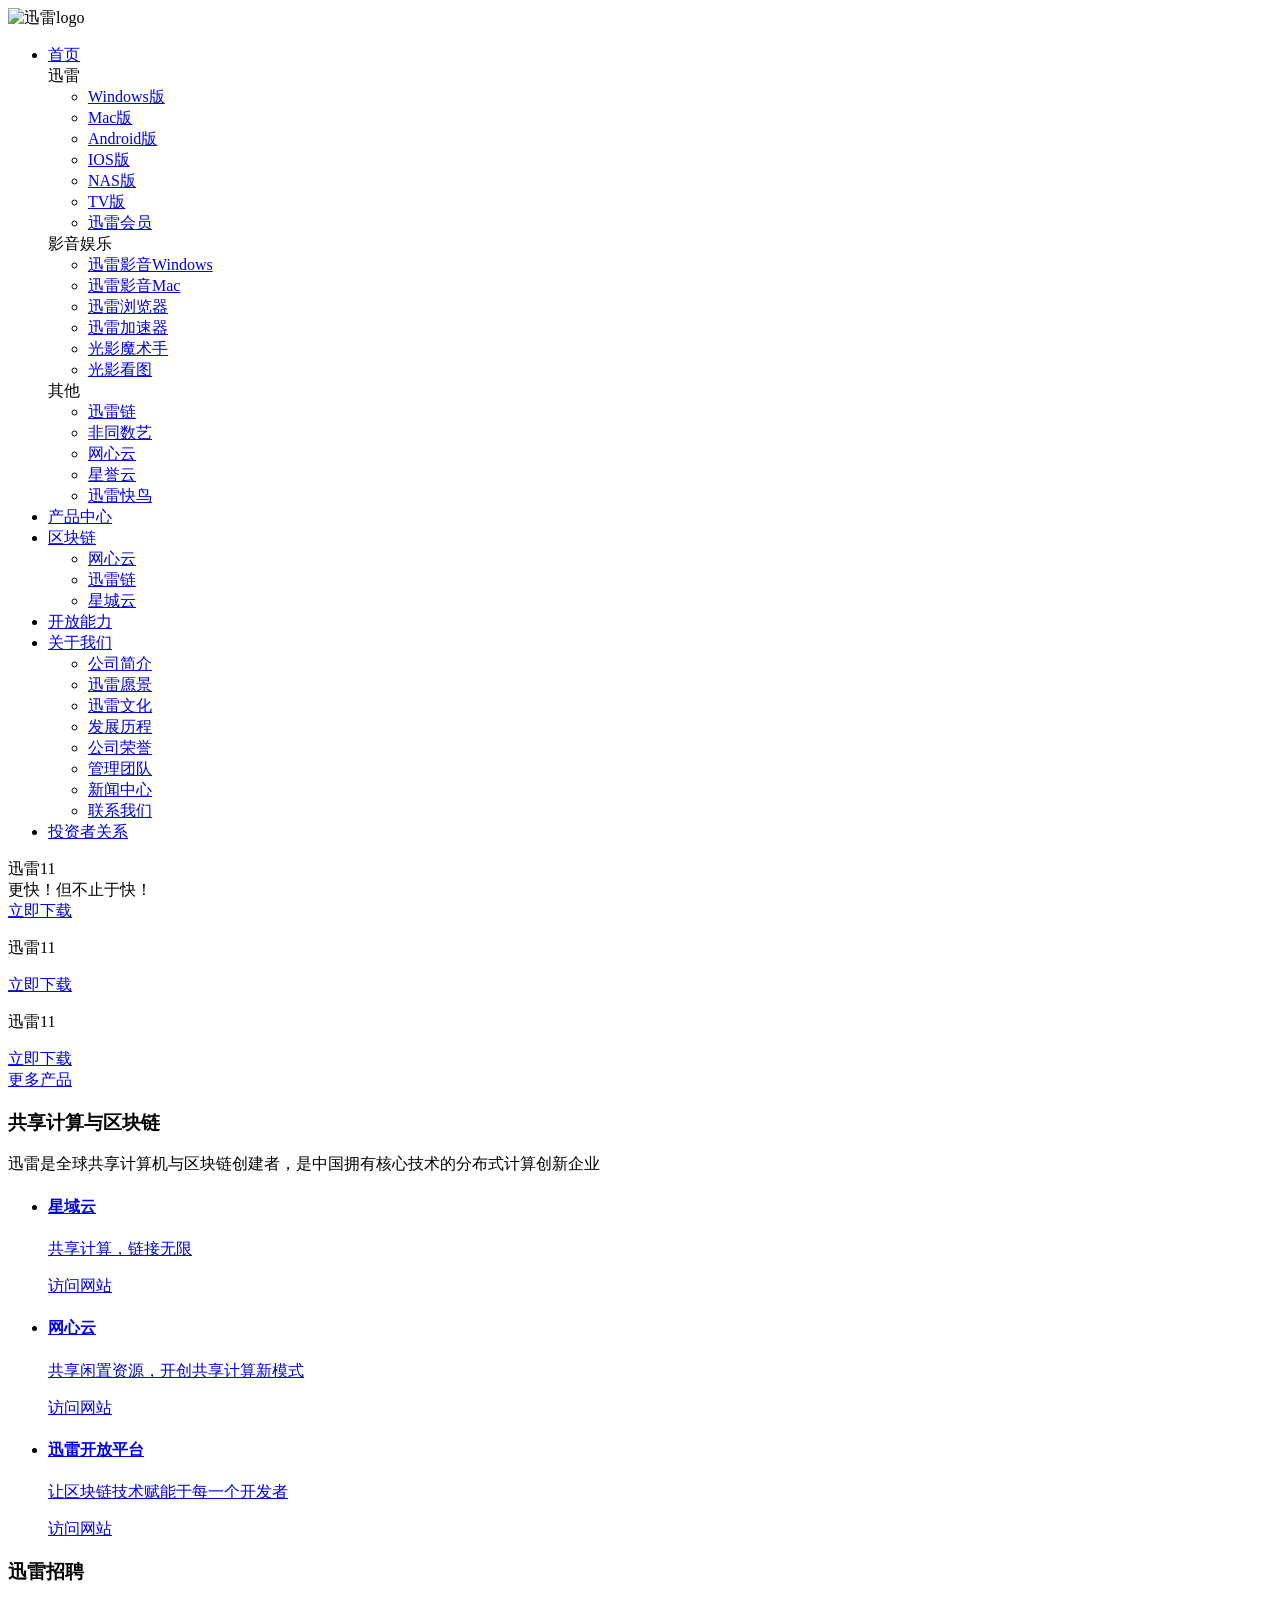
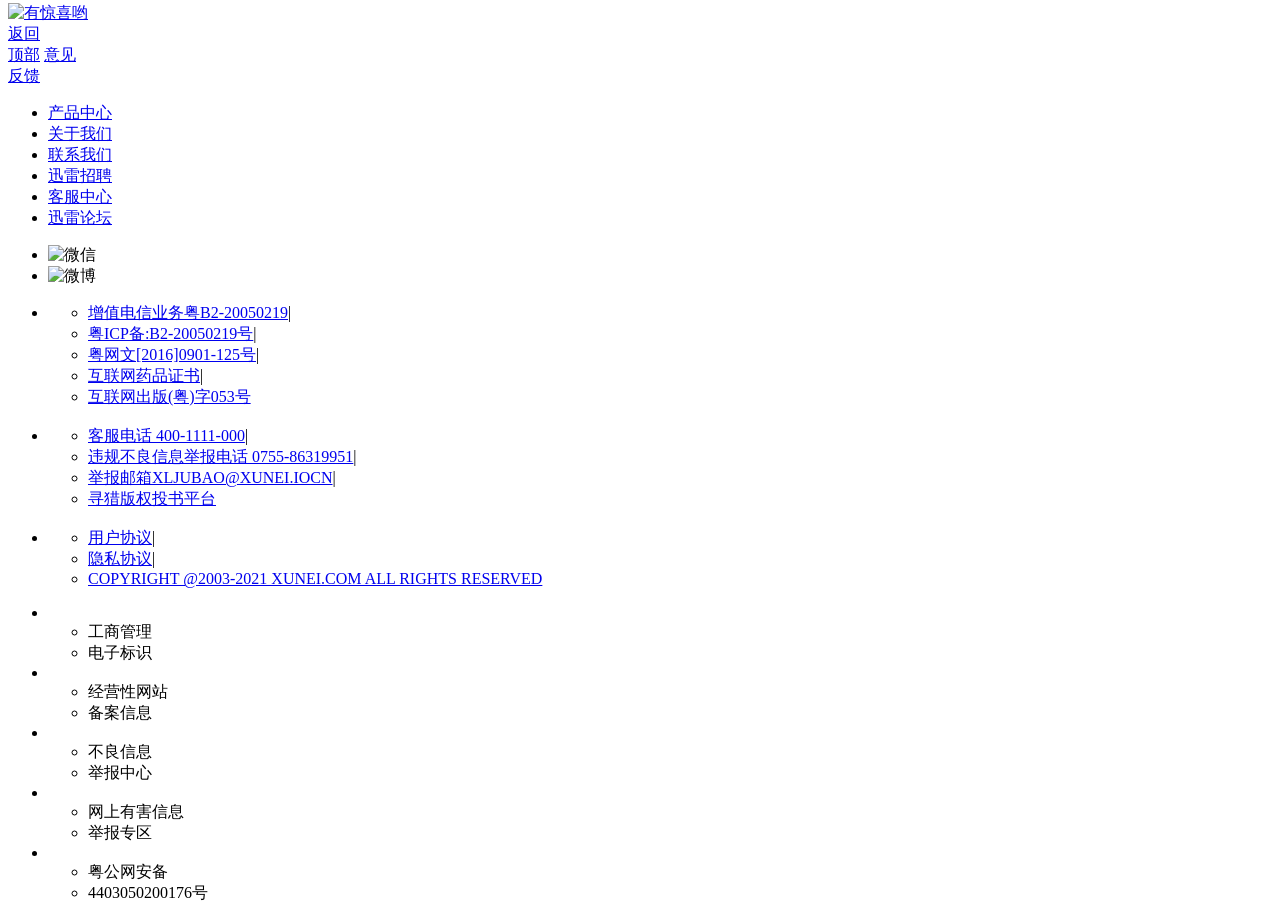
==== index.html @ 7189d45f "Add files via upload" ====
<!DOCTYPE html>
<html lang="en">
<head>
    <meta charset="UTF-8">
    <meta name="viewport" content="width=device-width, initial-scale=1.0,maximum-scale=1,user-scalable=no">
    <title>迅雷</title>
    <link rel="stylesheet" href="./images/favicon.ico">
    <link rel="stylesheet" href="./CSS/reset.css">
    <link rel="stylesheet" href="./CSS/iconfont/iconfont.css">
    <link rel="stylesheet" href="./CSS/xunlei.css">
</head>
<body>
    <!-- 导航开始 start -->
     <div class="nav">
        <div class="wrap">
            <div class="logo">
                <a href="#"></a>
                <img src="./images/xl-logo2x.png" alt="迅雷logo">
            </div>
            <ul class="nav-bar">
                <li class="nav-active"><a href="#">首页</a>
                    <div class="nav-list-homepage">
                        <div class="nav-list-homepage-down">
                            <div class="nav-list-title">迅雷</div>
                            <ul class="xunlei-page">
                                <li class="sub-menu-item"><a href="https://pc.xunlei.com/">Windows版</a></li>
                                <li class="sub-menu-item"><a href="https://mac.xunlei.com/">Mac版</a></li>
                                <li class="sub-menu-item"><a href="https://mobile.xunlei.com/">Android版</a></li>
                                <li class="sub-menu-item"><a href="https://mobile.xunlei.com/">IOS版</a></li>
                                <li class="sub-menu-item"><a href="https://nas.xunlei.com/">NAS版</a></li>
                                <li class="sub-menu-item"><a href="https://tv.xunlei.com/">TV版</a></li>
                                <li class="sub-menu-item"><a href="https://vip.xunlei.com/index-new.html">迅雷会员</a></li>
                            </ul>
                        </div>
                        <div class="nav-list-homepage-down">
                            <div class="nav-list-title">影音娱乐</div>
                            <ul class="xunlei-page">
                                <li class="sub-menu-item" id="windows"><a href="https://video.xunlei.com/pc.html">迅雷影音Windows</a></li>
                                <li class="sub-menu-item"><a href="https://video.xunlei.com/mac.html">迅雷影音Mac</a></li>
                                <li class="sub-menu-item"><a href="https://x.xunlei.com/?from=0x30800009">迅雷浏览器</a></li>
                                <li class="sub-menu-item"><a href="https://jsq.xunlei.com/">迅雷加速器</a></li>
                                <li class="sub-menu-item"><a href="https://www.gymss.cn/?from=xl">光影魔术手</a></li>
                                <li class="sub-menu-item"><a href="https://www.gymss.cn/kantu/?from=xl">光影看图</a></li>
                            </ul>
                        </div>
                        <div class="nav-list-homepage-down">
                            <div class="nav-list-title">其他</div>
                            <ul class="xunlei-page">
                                <li class="sub-menu-item"><a href="https://blockchain.xunlei.com/">迅雷链</a></li>
                                <li class="sub-menu-item"><a href="https://feitong.xunlei.com/">非同数艺</a></li>
                                <li class="sub-menu-item"><a href="https://www.onethingcloud.com/?hmsr=Xunlei%20%E5%AE%98%E7%BD%91&hmpl=%E8%BF%85%E9%9B%B7%E5%AE%98%E7%BD%91%E5%BC%95%E6%B5%81&hmcu=&hmkw=&hmci=">网心云</a></li>
                                <li class="sub-menu-item"><a href="https://www.xycloud.com/">星誉云</a></li>
                                <li class="sub-menu-item"><a href="https://k.xunlei.com/">迅雷快鸟</a></li>
                            </ul>
                        </div>
                    </div>
                </li>
                <li><a href="#">产品中心</a></li>
                <li><a href="#">区块链</a>
                    <div class="nav-list">
                        <ul>
                            <li><a href="#">网心云</a></li>
                            <li><a href="#">迅雷链</a></li>
                            <li><a href="#">星城云</a></li>
                        </ul>
                    </div>
                </li>
                <li><a href="https://youxi.xunlei.com/gamehome?referfrom=xl_guanwang">开放能力</a></li>
                <li><a href="#">关于我们</a>
                    <div class="nav-list" id="aboutus">
                        <ul>
                            <li><a href="https://www.xunlei.com/about/?st=introduce">公司简介</a></li>
                            <li><a href="https://www.xunlei.com/about/?st=vision">迅雷愿景</a></li>
                            <li><a href="https://www.xunlei.com/about/?st=culture">迅雷文化</a></li>
                            <li><a href="https://www.xunlei.com/about/?st=development">发展历程</a></li>
                            <li><a href="https://www.xunlei.com/about/?st=achievement">公司荣誉</a></li>
                            <li><a href="https://www.xunlei.com/about/?st=management">管理团队</a></li>
                            <li><a href="https://www.xunlei.com/news/">新闻中心</a></li>
                            <li><a href="https://www.xunlei.com/about/?st=contact">联系我们</a></li>
                        </ul>
                    </div>
                </li>
                <li><a href="https://hr.xunlei.com/">投资者关系</a></li>
            </ul>
        </div>
     </div>
    <!-- 导航开始 end -->

    <!-- banner start -->
    <div class="banner">
        <div class="earth">
            <div class="banner-logo"></div>
            <div class="banner-name">迅雷11</div>
            <div class="banner-desc">更快！但不止于快！</div>
            <a href="#" class="btn">立即下载</a>
        </div>
        <div class="line-box">
            <div class="line1"></div>
            <div class="line2"></div>
        </div>
        <div class="net-box">
            <div class="net1"></div>
            <div class="net2"></div>
        </div>
    </div>
    <!-- banner end -->
    
    <!-- 主体开始 start -->
     <div class="content">
        <!-- 产品开始 start -->
         <div class="product">
            <div class="wrap">
                <div class="product-top">
                    <div>
                        <p class="product-name"></p>
                        <p class="peoduct-desc">迅雷11</p>
                        <a href="#" class="btn">立即下载</a>
                    </div>
                    <div>
                        <p class="product-name"></p>
                        <p class="peoduct-desc">迅雷11</p>
                        <a href="#" class="btn">立即下载</a>
                    </div>
                </div>
                <a href="#" class="btn product-btn">更多产品</a>
            </div>
         </div>
        <!-- 产品结束 end -->
        <!-- 中间块开始 start -->
         <div class="home">
            <h3 class="home-title">共享计算与区块链</h3>
            <p class="home-info">迅雷是全球共享计算机与区块链创建者，是中国拥有核心技术的分布式计算创新企业</p>
            <div class="home-box">
                <div class="wrap">
                    <ul>
                        <li>
                            <a href="#">
                                <!-- 行内元素 a 包含块级元素会遇到问题 与要把 a 转换为块级元素 -->
                                <div>
                                    <h4>星域云</h4>
                                    <p>共享计算，链接无限</p>
                                    <div class="home-img">

                                    </div>
                                    <!-- 行内元素包含块级元素会遇到意想不到的问题 -->
                                    <span href="#" class="btn home-btn">访问网站</span>
                                </div>
                            </a>
                        </li>
                        <li>
                            <a href="#">
                                <div>
                                    <h4>网心云</h4>
                                    <p>共享闲置资源，开创共享计算新模式</p>
                                    <div class="home-img second">

                                    </div>
                                    <!-- 行内元素包含块级元素会遇到意想不到的问题 -->
                                    <span href="#" class="btn home-btn">访问网站</span>
                                </div>
                            </a>
                        </li>
                        <li>
                            <a href="#">
                                <div>
                                    <h4>迅雷开放平台</h4>
                                    <p>让区块链技术赋能于每一个开发者</p>
                                    <div class="home-img three">

                                    </div>
                                    <!-- 行内元素包含块级元素会遇到意想不到的问题 -->
                                    <span href="#" class="btn home-btn">访问网站</span>
                                </div>
                            </a>
                        </li>
                    </ul>
                </div>
            </div>
         </div>
        <!-- 中间块结束 end -->
         
        <!-- 招聘开始 start -->
         <div class="job">
            <div class="wrap">
                <h3 class="job-title">迅雷招聘</h3>
                <div class="job-img">
                    <a href="#">
                        <img src="images/job01.jpg" alt="有惊喜哟">
                    </a>
                </div>
            </div>
         </div>
        <!-- 招聘结束 end -->
     </div>
        
    <!-- 主体结束 end -->
    <!-- 返回页面顶部开始 start -->
     <div class="back-top">
        <a href="#" >返回<br>顶部</a>
        <a href="#" >意见<br>反馈</a>
     </div>
    <!-- 返回页面顶部结束 end -->
    <!-- 页脚开始 start -->
        <div class="foot">
            <div class="foot-start">
                <div class="wrap">
                    <ul>
                        <li><a href="#">产品中心</a></li>
                        <li><a href="#">关于我们</a></li>
                        <li><a href="#">联系我们</a></li>
                        <li><a href="#">迅雷招聘</a></li>
                        <li><a href="#">客服中心</a></li>
                        <li><a href="#">迅雷论坛</a></li>
                    </ul>
                    <ul>
                        <div>
                            <li><img id="img-wx" src="./images/wx.png" alt="微信">
                            <!-- <div class="foot-img">
                                <img src="./images/6059b72a207c4.png" alt="迅雷联系">
                            </div> -->
                            </li>
                            <li><img src="./images/wb.png" alt="微博"></li>
                        </div>
                    </ul>
                </div>
            </div>
            <div class="foot-mid">
                <div class="wrap">
                    <ul>
                        <li>
                            <div class="foot1">
                            <ul>
                                <li><a href="#">增值电信业务粤B2-20050219</a><span>|</span></li>
                                <li><a href="#">粤ICP备:B2-20050219号</a><span>|</span></li>
                                <li><a href="#">粤网文[2016]0901-125号</a><span>|</span></li>
                                <li><a href="#">互联网药品证书</a><span>|</span></li>
                                <li><a href="#">互联网出版(粤)字053号</a></li>
                            </ul>
                            </div>
                        </li>
                        <br>
                        <li>
                            <div class="foot2">
                            <ul>
                                <li><a href="#">客服电话 400-1111-000</a><span>|</span></li>
                                <li><a href="#">违规不良信息举报电话 0755-86319951</a><span>|</span></li>
                                <li><a href="#">举报邮箱XLJUBAO@XUNEI.IOCN</a><span>|</span></li>
                                <li><a href="#">寻猎版权投书平台</a></li>
                            </ul>
                            </div>
                        </li>
                        <br>
                        <li>
                            <div class="foot3">
                            <ul>
                                <li><a href="#">用户协议</a><span>|</span></li>
                                <li><a href="#">隐私协议</a><span>|</span></li>
                                <li><a href="#">COPYRIGHT @2003-2021 XUNEI.COM ALL RIGHTS RESERVED</a></li>
                            </ul>
                            </div>
                        </li>
                    </ul>
                </div>
            </div>
            <div class="foot-last">
                <div class="wrap">
                    <ul>
                        <li>
                            <div class="foot-icon" id="foot-icon1">
                                <div>
                                    <img src="./images/safe_2.png" alt="">
                                </div>
                                <div>
                                    <ul>
                                        <li>工商管理</li>
                                        <li>电子标识</li>
                                    </ul>
                                </div>
                            </div>
                        </li>
                        <li>
                            <div class="foot-icon">
                                <div>
                                    <img src="./images/safe_6.png" alt="">
                                </div>
                                <div>
                                    <ul>
                                        <li>经营性网站</li>
                                        <li>备案信息</li>
                                    </ul>
                                </div>
                            </div>
                        </li>
                        <li>
                            <div class="foot-icon">
                                <div>
                                    <img src="./images/safe_3.png" alt="">
                                </div>
                                <div>
                                    <ul>
                                        <li>不良信息</li>
                                        <li>举报中心</li>
                                    </ul>
                                </div>
                            </div>
                        </li>
                        <li>
                            <div class="foot-icon">
                                <div>
                                    <img src="./images/safe_4.png" alt="">
                                </div>
                                <div>
                                    <ul>
                                        <li>网上有害信息</li>
                                        <li>举报专区</li>
                                    </ul>
                                </div>
                            </div>
                        </li>
                        <li>
                            <div class="foot-icon" id="foot-icon3">
                                <div>
                                    <img src="./images/safe_5.png" alt="">
                                </div>
                                <div>
                                    <ul>
                                        <li>粤公网安备</li>
                                        <li>4403050200176号</li>
                                    </ul>
                                </div>
                            </div>
                        </li>
                    </ul>
                </div>
            </div>
        </div>
    <!-- 页脚结束 end -->
</body>
</html>
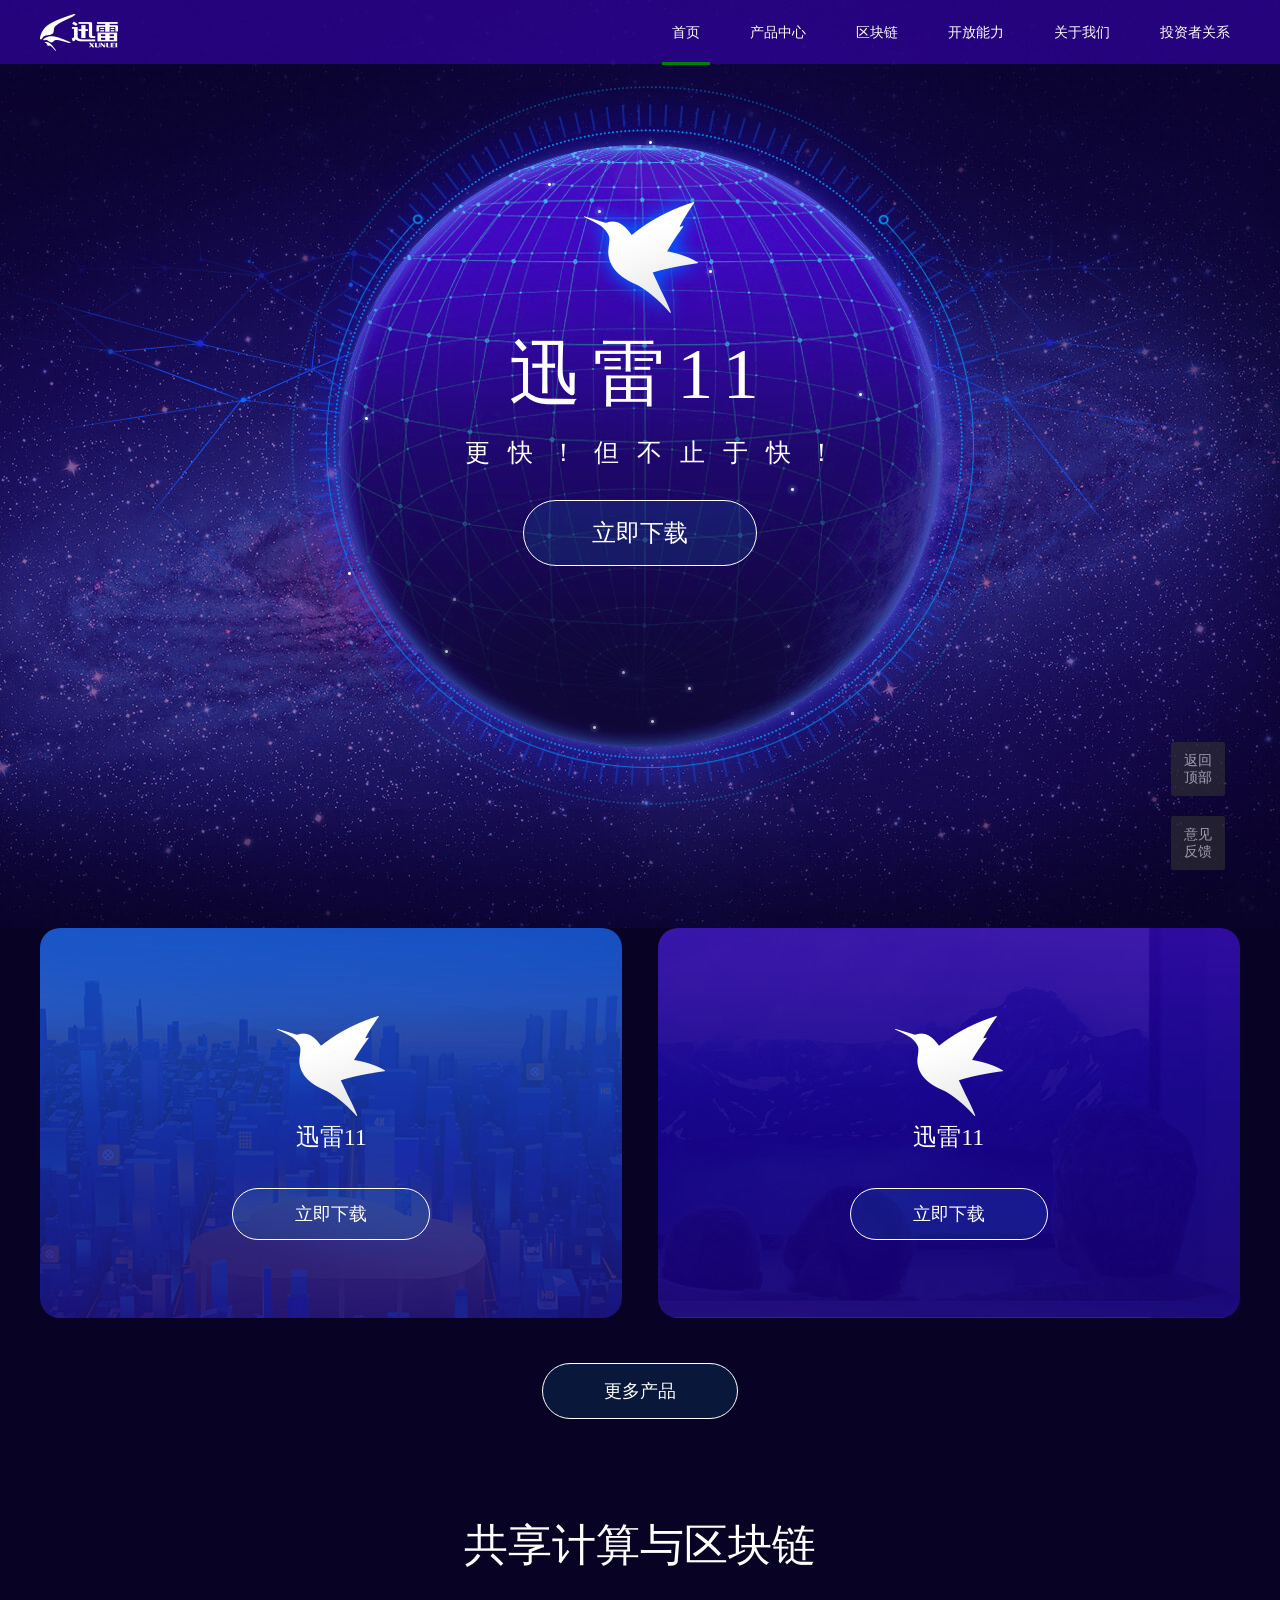
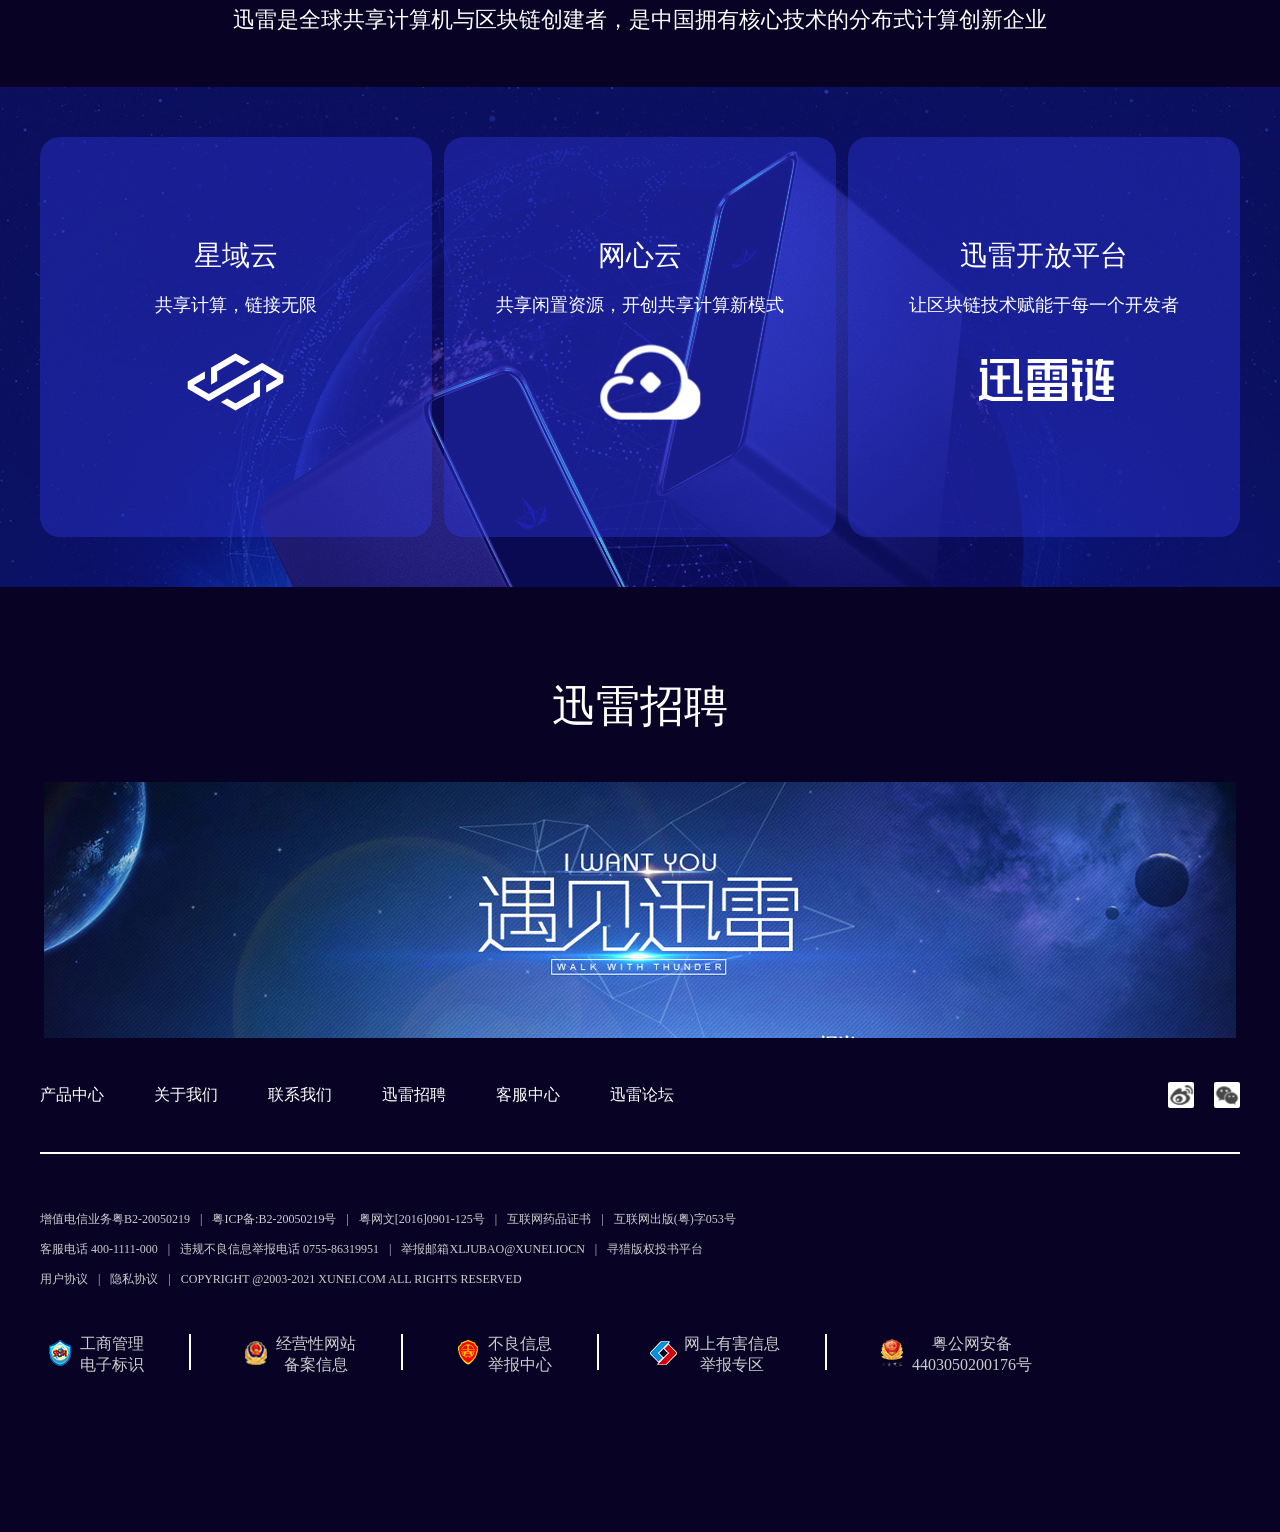
==== commit cc7cbb6b: "我在xunlei分支修改了index.html的内容" ====
--- a/index.html
+++ b/index.html
@@ -4,10 +4,10 @@
     <meta charset="UTF-8">
     <meta name="viewport" content="width=device-width, initial-scale=1.0,maximum-scale=1,user-scalable=no">
     <title>迅雷</title>
-    <link rel="stylesheet" href="./images/favicon.ico">
-    <link rel="stylesheet" href="./CSS/reset.css">
-    <link rel="stylesheet" href="./CSS/iconfont/iconfont.css">
-    <link rel="stylesheet" href="./CSS/xunlei.css">
+    <link rel="stylesheet" href="./xunlei/images/favicon.ico">
+    <link rel="stylesheet" href="./xunlei/CSS/reset.css">
+    <link rel="stylesheet" href="./xunlei/CSS/iconfont/iconfont.css">
+    <link rel="stylesheet" href="./xunlei/CSS/xunlei.css">
 </head>
 <body>
     <!-- 导航开始 start -->
@@ -15,7 +15,7 @@
         <div class="wrap">
             <div class="logo">
                 <a href="#"></a>
-                <img src="./images/xl-logo2x.png" alt="迅雷logo">
+                <img src="./xunlei/images/xl-logo2x.png" alt="迅雷logo">
             </div>
             <ul class="nav-bar">
                 <li class="nav-active"><a href="#">首页</a>
@@ -185,7 +185,7 @@
                 <h3 class="job-title">迅雷招聘</h3>
                 <div class="job-img">
                     <a href="#">
-                        <img src="images/job01.jpg" alt="有惊喜哟">
+                        <img src="xunlei/images/job01.jpg" alt="有惊喜哟">
                     </a>
                 </div>
             </div>
@@ -214,12 +214,12 @@
                     </ul>
                     <ul>
                         <div>
-                            <li><img id="img-wx" src="./images/wx.png" alt="微信">
+                            <li><img id="img-wx" src="./xunlei/images/wx.png" alt="微信">
                             <!-- <div class="foot-img">
-                                <img src="./images/6059b72a207c4.png" alt="迅雷联系">
+                                <img src="./xunlei/images/6059b72a207c4.png" alt="迅雷联系">
                             </div> -->
                             </li>
-                            <li><img src="./images/wb.png" alt="微博"></li>
+                            <li><img src="./xunlei/images/wb.png" alt="微博"></li>
                         </div>
                     </ul>
                 </div>
@@ -268,7 +268,7 @@
                         <li>
                             <div class="foot-icon" id="foot-icon1">
                                 <div>
-                                    <img src="./images/safe_2.png" alt="">
+                                    <img src="./xunlei/images/safe_2.png" alt="">
                                 </div>
                                 <div>
                                     <ul>
@@ -281,7 +281,7 @@
                         <li>
                             <div class="foot-icon">
                                 <div>
-                                    <img src="./images/safe_6.png" alt="">
+                                    <img src="./xunlei/images/safe_6.png" alt="">
                                 </div>
                                 <div>
                                     <ul>
@@ -294,7 +294,7 @@
                         <li>
                             <div class="foot-icon">
                                 <div>
-                                    <img src="./images/safe_3.png" alt="">
+                                    <img src="./xunlei/images/safe_3.png" alt="">
                                 </div>
                                 <div>
                                     <ul>
@@ -307,7 +307,7 @@
                         <li>
                             <div class="foot-icon">
                                 <div>
-                                    <img src="./images/safe_4.png" alt="">
+                                    <img src="./xunlei/images/safe_4.png" alt="">
                                 </div>
                                 <div>
                                     <ul>
@@ -320,7 +320,7 @@
                         <li>
                             <div class="foot-icon" id="foot-icon3">
                                 <div>
-                                    <img src="./images/safe_5.png" alt="">
+                                    <img src="./xunlei/images/safe_5.png" alt="">
                                 </div>
                                 <div>
                                     <ul>
--- a/xunlei/CSS/iconfont/iconfont.css
+++ b/xunlei/CSS/iconfont/iconfont.css
@@ -0,0 +1,23 @@
+
+@font-face {font-family: "iconfont";
+  src: url('iconfont.eot?t=1530080577468'); /* IE9*/
+  src: url('iconfont.eot?t=1530080577468#iefix') format('embedded-opentype'), /* IE6-IE8 */
+  url('[data-uri]') format('woff'),
+  url('iconfont.ttf?t=1530080577468') format('truetype'), /* chrome, firefox, opera, Safari, Android, iOS 4.2+*/
+  url('iconfont.svg?t=1530080577468#iconfont') format('svg'); /* iOS 4.1- */
+}
+
+.iconfont {
+  font-family:"iconfont" !important;
+  font-size:16px;
+  font-style:normal;
+  -webkit-font-smoothing: antialiased;
+  -moz-osx-font-smoothing: grayscale;
+}
+
+.icon-iconmore:before { content: "\e609"; }
+
+.icon-chanpin:before { content: "\e67b"; }
+
+.icon-xiangxiajiantou:before { content: "\e60c"; }
+
--- a/xunlei/CSS/xunlei.css
+++ b/xunlei/CSS/xunlei.css
@@ -0,0 +1,720 @@
+/* 导航开始 start */
+.nav{
+    position: fixed;
+    top: 0;
+    left: 0;
+    width: 100%;
+    height: 64px;
+    line-height: 64px;
+    background-color: rgba(53, 4, 166, 0.659);
+    transition: all 0.3s;
+    z-index: 999;
+}
+
+.nav:hover{
+    background-color: rgba(0,0,0,0.8);
+}
+
+.wrap{
+    width: 1200px;
+    margin: 0 auto;
+}
+
+.logo{
+    float: left;
+}
+
+.logo img{
+    width: 78px;
+    margin-top: 14px;
+}
+
+.nav-bar{
+    float: right;
+}
+
+.nav-bar>li{
+    position: relative;
+    float: left;
+    padding: 0 10px;
+    margin-left: 30px;
+}
+
+.nav-bar a{
+    color: #fff;
+    font-size: 14px;
+}
+
+.nav-bar>li:after{
+    content: "";
+    bottom: 0;
+    left: 0;
+    width: 100%;
+    height: 3px;
+    background-color: green;
+    position: absolute;
+    /* 缩放 */
+    transform: scaleX(0);
+    transition: all 0.4s ;
+}
+
+.nav-bar>.nav-active::after{
+    transform: scaleX(1);
+}
+
+.nav-bar>li:hover::after{
+    transform: scaleX(1);
+}
+
+/* 下拉 start */
+.nav-list{
+    position: absolute;
+    top: 64px;
+    left: 50%;
+    margin-left: -50px;
+    width: 100px;
+    height: 0px;
+    overflow: hidden;
+    background-color: rgba(0,0,0,0.9);
+    border-radius: 0 0 8px 8px;
+    /* display: none; */
+    transition: all 0.4s;
+}
+
+/* 所有产品 start */
+
+.nav-list-homepage{
+    position: absolute;
+    top: 64px;
+    width: 476px;
+    height: 0px;
+    overflow: hidden;
+    left: -33px;
+    background-color: rgba(0,0,0,0.9);
+    border: none;
+    border-radius: 0 0 8px 8px;
+    /* display: none; */
+    transition: all 0.4s;
+}
+
+.nav-active:hover .nav-list-homepage{
+    /* display: block; */
+    height: 400px;
+}
+
+.sub-menu-item{    
+    text-align: left;
+    margin: 0;
+    width: 145px;
+    height: 50px;
+}
+
+
+.sub-menu-item a{
+    font-size: 14px;
+    font-style: normal;
+    font-weight: 400px;
+    line-height: 20px;
+    padding: 15px 0 15px 20px;
+    color: #ccc;
+}
+
+.sub-menu-item a:hover{
+    color: #1070ff;
+}
+
+.nav-list-homepage-down>.nav-list-title{
+    height: 50px;
+    color: #ccc;
+    font-size: 16px;
+    font-weight: 600;
+    padding-right: 30px;
+    justify-content: flex-start;
+    /* line-height: 50px; */
+}
+
+.nav-list-homepage-down{
+    width: 130px;
+    height: 400px;
+    float: left;
+    margin-right: 20px;
+}
+
+.nav-list-homepage-down div:last-child{
+    margin-left: 20px;
+    margin-right: 0;
+    width: 100px;
+}
+
+
+
+/* 解决bug */
+
+
+
+.nav-list-homepage li{
+    border-top: 1px solid rgba(255,255,255,0.1);
+    box-sizing: border-box;
+    height: 50px;
+    line-height: 50px;
+}
+
+/* 所有产品 end */
+
+
+.nav-bar>li:hover>#aboutus{
+    height: 335px;
+}
+
+.nav-bar>li:hover>.nav-list{
+     /* display: block;  */
+    height: 125px;
+}
+
+.nav-list li{
+    height: 41px;
+    line-height: 41px;
+    border-top: 1px solid rgba(255,255,255,0.1);
+}
+
+.nav-list li:first-child{
+    border-top: none;
+}
+
+.nav-list a{
+    color: #ccc;
+}
+
+.nav-list a:hover{
+    color: #0f97ff;
+}
+/* 下拉 end */
+
+/* 导航结束 end */
+
+
+/* banner start */
+.banner{
+    position: relative;
+    width: 100%;
+    height: 1080px;
+    background: #080325 url("../images/banner_bg.jpg") no-repeat center top;
+    /* 下面主体的容器网上移动152px */
+    margin-bottom: -152px;
+}
+
+/* 球 */
+.earth{
+    z-index: 800;
+    position: absolute;
+    top: 82px;
+    left: 50%;
+    margin-left: -365px;
+    width: 730px;
+    height: 730px;
+    background: url("../images/earth01.png") no-repeat;
+}
+
+.line-box{
+    position: absolute;
+    top: 70px;
+    left: 50%;
+    margin-left: -365px;
+    width: 750px;
+    height: 750px;
+    /* background-color: red; */
+}
+
+.line1{
+    position: absolute;
+    top: 50%;
+    left: 50%;
+    margin-left: -359.5px;
+    margin-top: -359.5px;
+    width: 719px;
+    height: 719px;
+    background: url(../images/spr_bannerPathway.png) no-repeat ;
+    background-position: -2436px 0px;
+    animation: rotate1 30s linear infinite;
+}
+
+.line2{
+    position: absolute;
+    top: 50%;
+    left: 50%;
+    margin-left: -324px;
+    margin-top: -337px;
+    width: 648px;
+    height: 674px;
+    background: url(../images/spr_bannerPathway.png) no-repeat;
+    background-position: -2436px -724px;
+    animation: rotate2 20s linear infinite;
+}
+
+/* 定义动画 */
+@keyframes rotate1{
+    0%{
+        transform: rotate(0deg);
+    }
+    100%{
+        transform: rotate(360deg);
+    }
+}
+
+
+@keyframes rotate2{
+    0%{
+        transform: rotate(0deg);
+    }
+    100%{
+        transform: rotate(-360deg);
+    }
+}
+
+/* 网 */
+.net-box{
+    position: relative;
+    width: 100%;
+    height: 1080px;
+    /* background-color: red; */
+}
+.net1,.net2{
+    position: absolute;
+    top: 228px;
+    background: url("../images/spr_bannerPathway.png") no-repeat;
+}
+
+.net1{
+    left: -10px;
+    width: 910px;
+    height: 514px;
+    /* background-color: green; */
+    background-position: -925px -2510px;
+}
+
+.net2{
+    /* position: absolute; */
+    width: 920px;
+    /* top: 228px; */
+    right: 10px;
+    height: 515px;
+    /* background-color: pink; */
+    /* background: url("../images/safe_1.png") no-repeat; */
+    background-position: 0px -2510px;
+}
+
+/* 球里面的细节 */
+.banner-logo{
+    width: 160px;
+    height: 160px;
+    margin: 96px auto 0;
+    background: url("../images/spr_bannerTab.png");
+}
+
+.banner-name{
+    color: #fefefe;
+    font-weight: lighter;
+    font-size: 72px;
+    line-height: 1;
+    letter-spacing: 12px;
+}
+
+.banner-desc{
+    color:#fefefe;
+    font-size: 25px;
+    line-height: 1;
+    font-weight: lighter;
+    letter-spacing: 18px;
+    margin-top: 30px;
+    margin-right: -37px;
+}
+
+.btn{
+    position: relative;
+    display: block;
+    width: 232px;
+    height: 64px;
+    border: 1px solid #fff;
+    margin: 35px auto 0;
+    border-radius: 33px;
+    color: #fff;
+    font-size: 24px;
+    line-height: 64px;
+    background-color: rgba(26,197,255,0.1);
+    overflow: hidden;
+}
+
+.btn::after{
+    position: absolute;
+    top: 0;
+    left: 0;
+    content: "";
+    width: 100%;
+    height: 100%;
+    background-color: rgba(255, 255, 255, 0.25);
+    border-radius: 33px;
+    /* 半路显示 */
+    transform: scaleX(0.4);
+    opacity: 0;
+    transition: all .2s;
+}
+
+/* 鼠标悬停到btn ::after出来 */
+.btn:hover::after{
+    transform: scaleX(1);
+    opacity: 1;
+}
+
+
+/* banner end */
+
+/* 主题样式 start */
+.content{
+    /* 堆叠顺序必须配合定位使用 */
+    width: 100%;
+    background-color: #080325;
+    position: relative;
+    z-index: 666;
+    /* 自动找高 */
+    overflow: hidden;
+}
+/* 产品开始 start */
+.product{
+    width: 100%;
+    height: 498px;
+}
+
+.product-top{
+    width: 100%;
+    height: 390px;
+}
+
+.product-top>div{
+    width: 48.533%;
+    height: 100%;
+    float: left;
+    border-radius: 20px;
+    font-size: 24px;
+    background-image: url(../images/product01.jpg);
+    color: #fefefe;
+}
+
+.product-top>div:last-child{
+    float: right;
+    background-image: url(../images/product03.jpg);
+}
+
+.product-name{
+    width: 118px;
+    height: 110px;
+    background: url(../images/spr_bannerTab.png);
+    background-position: 0px -330px;
+    margin: 83px auto 0;
+}
+
+.product-desc{
+    margin-top: 4px;
+}
+
+.product-top .btn{
+    width: 196px;
+    height: 50px;
+    line-height: 50px;
+    border-radius: 26px;
+    font-size: 18px;
+}
+
+.product-btn{
+    margin-top: 45px;
+    width: 194px;
+    height: 54px;
+    line-height: 54px;
+    border-radius: 28px;
+    font-size: 18px;
+}
+/* 产品开始 end */
+
+/* 中间块样式开始 start */
+.home{
+    margin-top: 90px;
+    color: #fff;
+
+}
+
+.home-title{
+    font-size: 44px;
+    font-weight: lighter;
+}
+
+.home-info{
+    font-size: 22px;
+    font-weight: lighter;
+    margin-top: 30px;
+}
+
+.home-box{
+    width: 100%;
+    height: 500px;
+    background: url("../images/onething.jpg") center;
+    margin-top: 52px;
+}
+
+.home-box li{
+    width: 392px;
+    height: 400px;
+    background-color: rgba(46,56,223,.4);
+    float: left;
+    border-radius: 20px;
+    margin-top: 50px;
+}
+
+.home-box li:hover{
+    background-color: rgba(49,59,232,.7);
+}
+
+.home-box li:nth-child(2){
+    margin: 50px 12px;
+}
+
+.home-box a{
+    display: block;
+    color: #fefefe;
+}
+
+.home-box h4{
+    margin-top: 100px;
+    font-size: 28px;
+    font-weight: lighter;
+    transition: all 0.5s;
+}
+
+.home-box  p{
+    font-size: 18px;
+    margin-top: 18px;
+    transition: all 0.5s;
+}
+
+.home-img{
+    width: 152px;
+    height: 90px;
+    margin: 20px auto 0;
+    background: url("../images/spr_bannerTab.png");
+    transition: all 0.5s;
+    background-position: -330px -95px;
+}
+
+.second{
+    background-position: 431.3px -166.4px;
+}
+
+.three{
+    background-position: -327px -2px;
+}
+
+
+.home-btn{
+    width: 165px;
+    height: 46px;
+    line-height: 46px;
+    border-radius: 24px;
+    font-size: 16px;
+    transition: all 0.5s;
+    opacity: 0;
+}
+
+/* 往上移动 */
+.home-box li:hover h4{
+    transform: translateY(-28px);
+}
+
+.home-box li:hover p{
+    transform: translateY(-20px);
+    opacity: 0;
+}
+
+.home-box li:hover .home-img{
+    transform: translateY(-76px);
+}
+
+.home-box li:hover .home-btn{
+    transform: translateY(-94px);
+    opacity: 1;
+}
+/* 中间块样式结束 end */
+
+/* 招聘样式开始 start */
+
+.job{
+    background-color: #080325;
+}
+
+.job-title{
+    color: #fff;
+    font-size: 44px;
+    font-weight: lighter;
+    margin-top: 90px;
+}
+
+.job-img{
+    margin: 46px 0 40px;
+}
+
+/* 招聘样式结束 end */
+/* 主题样式 end */
+/* 返回页面顶部样式开始 start */
+.back-top{
+    position: fixed;
+    bottom: 30px;
+    right: 55px;
+    width: 54px;
+    height: 128px;
+    z-index: 888;
+}
+
+.back-top>a{
+    width: 54px;
+    height: 54px;
+    display: block;
+    background-color: #333;
+    color: #fff;
+    padding: 10px 0;
+    box-sizing: border-box;
+    font-size: 14px;
+    line-height: 17px;
+    font-weight: lighter;
+    border-radius: 2px;
+    opacity: .6;
+    transform: all .25s;
+}
+
+.back-top>a:hover{
+    opacity: .9;
+}
+
+.back-top>a:first-child{
+    margin-bottom: 20px;
+}
+/* 返回页面顶部样式结束 end */
+
+
+/* 页脚开始 start */
+.foot{
+    width: 100%;
+    height: 450px;
+    background-color: #080325;
+}
+.foot-start{
+    width: 1200px;
+    height: 30px;
+    margin: 0 auto;
+    padding-bottom: 40px;
+    border-bottom: 2px solid #fff;
+}
+
+.foot-start div{
+    height: 30px;
+}
+
+.foot-start a{
+    width: 64px;
+    height: 26px;
+    font-size: 16px;
+    font-weight: 400;
+    line-height: 26px;
+    float: left;
+    color: #fff;
+    font-style: normal;
+    padding-right: 50px;
+}
+
+.foot-start img{
+    width: 26px;
+    height: 26px;
+    float: right;
+    margin-right: 20px;
+    background-color: #fff;
+    border-radius: 2px;
+    transition: all 0.4s;
+}
+
+#img-wx{
+    margin-right: 0;
+    /* position: relative; */
+}
+
+.foot-start img:hover{
+    background-color: rgba(255, 0, 47, 0.556);
+}
+
+/* .foot-img{
+    width: 175px;
+    height: 180px;
+    background-color: #fff;
+    box-shadow: 0 1px 5px #aaa;
+    position: absolute;
+    bottom: 20px;
+    left: 50%;
+    /* overflow: hidden; 
+} */
+
+.foot-mid{
+    font-size: 12px;
+    font-style: normal;
+    font-weight: 400px;
+    line-height: 30px;
+    margin-top: 50px;
+}
+
+.foot-mid a{
+    color: #ccc;
+}
+
+.foot-mid span{
+    color: #ccc;
+    margin: auto 10px;
+}
+
+.foot1, .foot2, .foot3{
+    width: 100%;
+    height: 30px;
+}
+
+.foot-mid li{
+    float: left;
+}
+
+.foot-icon {
+    height: 36px;
+    color: #ccc;
+    float: left;
+    padding-left: 45px;
+    padding-right: 45px;
+    border-right: 2px solid #fefefe;
+}
+
+#foot-icon1{
+    padding-left: 0;
+}
+
+#foot-icon3{
+    border-right: none;
+}
+
+/* .foot-last .foot-icon:first-child{
+    padding-left: 0;
+} */
+
+/* .foot-last .foot-icon:last-child{
+    border-right: none;
+} */
+
+.foot-icon div{
+    float: left;
+}
+
+.foot-last{
+    width: 100%;
+    height: 50px;
+    margin-top: 70px;
+}
+/* 页脚结束 end */
